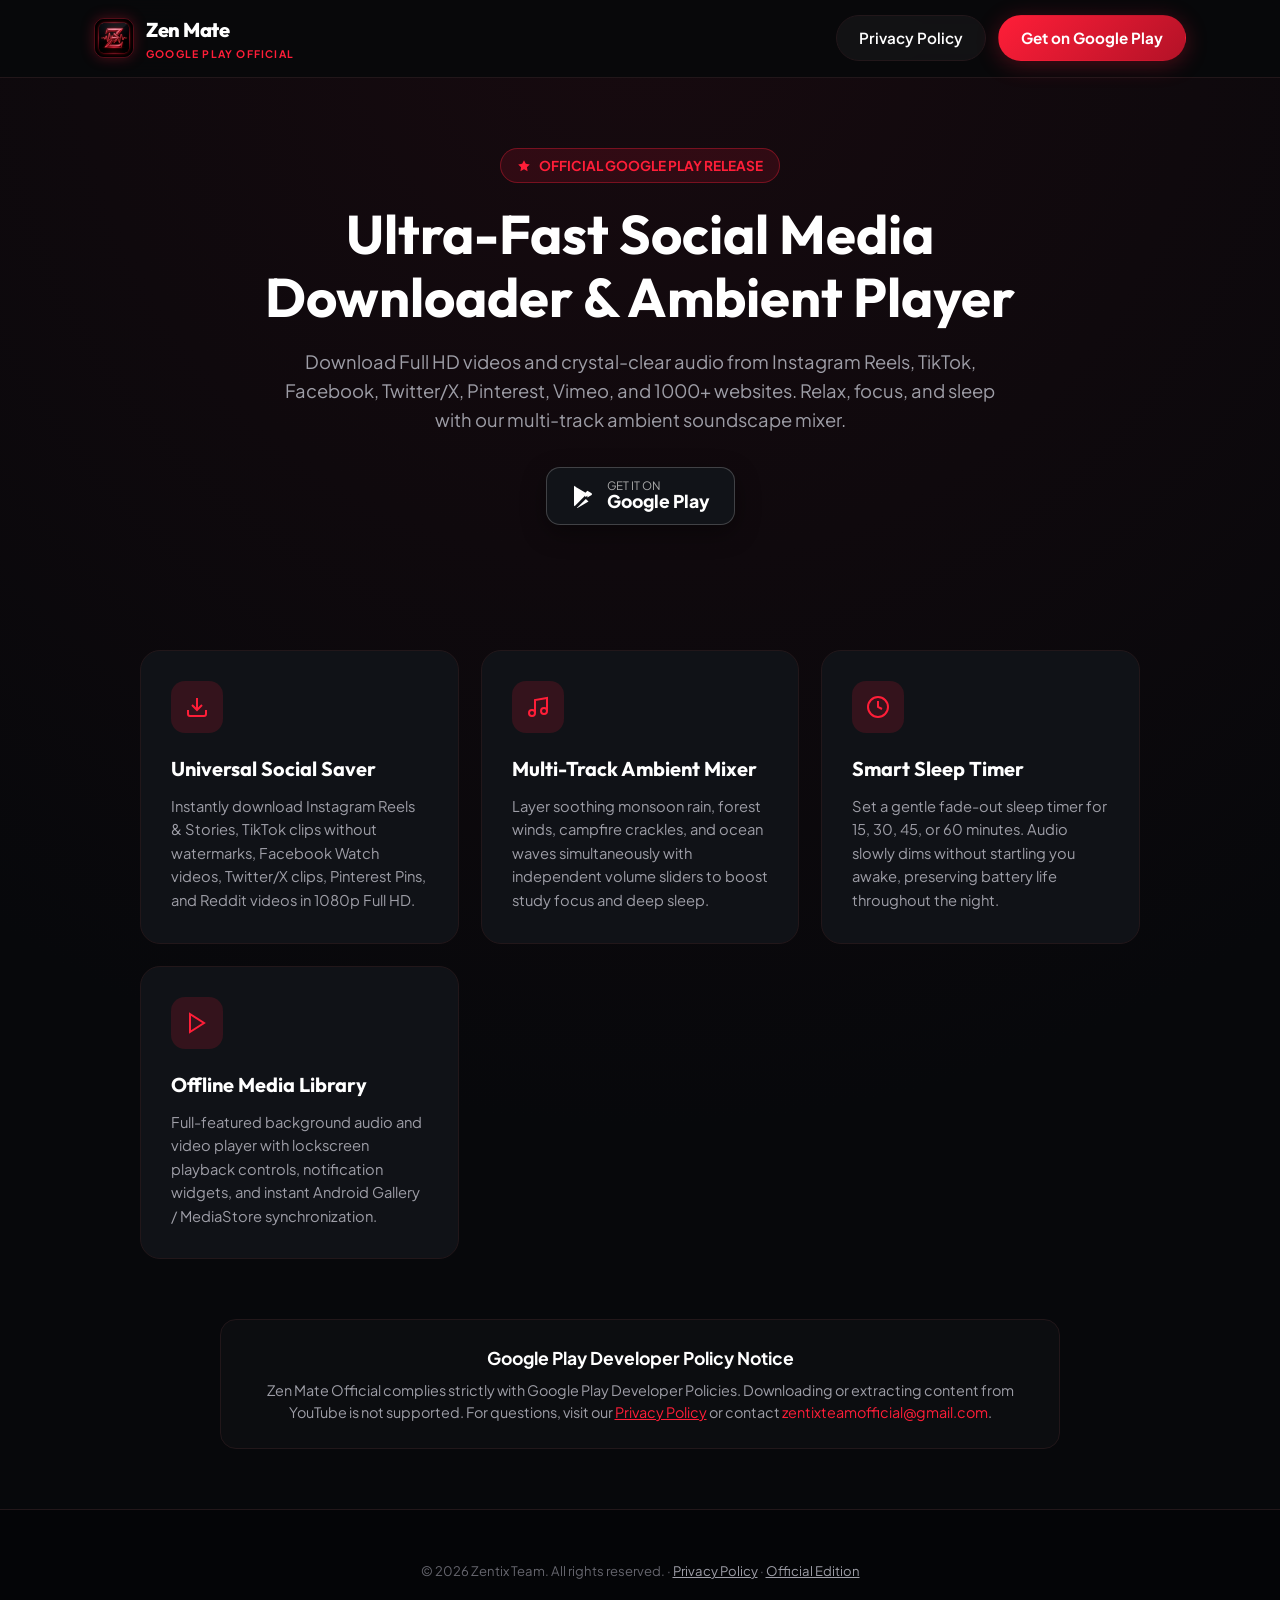
==== official.html @ 1a9b59ce "Add official Google Play landing page and compliant privacy policy" ====
<!DOCTYPE html>
<html lang="en">
<head>
  <meta charset="UTF-8">
  <meta name="viewport" content="width=device-width, initial-scale=1.0">
  
  <title>Zen Mate Official – Video Downloader, Ambient Mixer & HD Player for Android</title>
  <meta name="description" content="Zen Mate Official (com.zentix.zenmate): Universal video downloader for Instagram Reels, TikTok, Facebook, Twitter, and 1000+ sites. Built-in ambient soundscape mixer and offline HD player. Free on Google Play.">
  <meta name="keywords" content="Zen Mate, Zen Mate Official, video downloader Android, Instagram Reels downloader no watermark, TikTok downloader no watermark, Facebook video saver, Twitter clip downloader, ambient sound mixer, sleep timer app, offline HD player, Zentix Team">
  <meta name="author" content="Zentix Team">
  <meta name="robots" content="index, follow">
  <link rel="canonical" href="https://kaali-k.github.io/zenmate-app/official.html">

  <link rel="icon" type="image/png" href="app_logo.png">
  <link rel="preconnect" href="https://fonts.googleapis.com">
  <link rel="preconnect" href="https://fonts.gstatic.com" crossorigin>
  <link href="https://fonts.googleapis.com/css2?family=Outfit:wght@400;600;700;800&family=Plus+Jakarta+Sans:wght@400;500;600;700&display=swap" rel="stylesheet">
  <link rel="stylesheet" href="styles.css">
  <style>
    .official-hero {
      text-align: center;
      padding: 70px 20px 40px;
      max-width: 860px;
      margin: 0 auto;
    }
    .badge-pill {
      display: inline-flex;
      align-items: center;
      gap: 8px;
      background: rgba(255, 30, 56, 0.12);
      border: 1px solid rgba(255, 30, 56, 0.35);
      color: var(--crimson-red);
      font-size: 0.85rem;
      font-weight: 700;
      padding: 6px 16px;
      border-radius: 999px;
      margin-bottom: 20px;
    }
    .official-hero h1 {
      font-family: var(--font-heading);
      font-size: clamp(2.2rem, 5vw, 3.4rem);
      line-height: 1.15;
      margin-bottom: 18px;
      color: #FFF;
    }
    .official-hero p {
      font-size: 1.15rem;
      color: var(--text-muted);
      line-height: 1.6;
      margin-bottom: 32px;
      max-width: 720px;
      margin-left: auto;
      margin-right: auto;
    }
    .cta-row {
      display: flex;
      justify-content: center;
      gap: 16px;
      flex-wrap: wrap;
      margin-bottom: 45px;
    }
    .play-badge-btn {
      display: inline-flex;
      align-items: center;
      gap: 12px;
      background: #111318;
      border: 1px solid rgba(255, 255, 255, 0.2);
      color: #FFF;
      padding: 12px 24px;
      border-radius: 14px;
      text-decoration: none;
      font-weight: 700;
      font-size: 1.05rem;
      box-shadow: 0 8px 24px rgba(0, 0, 0, 0.4);
      transition: var(--transition-smooth);
    }
    .play-badge-btn:hover {
      border-color: var(--crimson-red);
      transform: translateY(-2px);
      box-shadow: 0 12px 28px rgba(255, 30, 56, 0.2);
    }
    .feature-grid {
      display: grid;
      grid-template-columns: repeat(auto-fit, minmax(260px, 1fr));
      gap: 22px;
      margin: 40px auto 60px;
      max-width: 1040px;
      padding: 0 20px;
    }
    .feature-box {
      background: var(--bg-card);
      border: 1px solid var(--border-subtle);
      border-radius: var(--radius-lg);
      padding: 30px;
      transition: var(--transition-smooth);
    }
    .feature-box:hover {
      border-color: var(--crimson-red);
      transform: translateY(-4px);
    }
    .feature-icon-wrap {
      width: 52px;
      height: 52px;
      border-radius: 14px;
      background: rgba(255, 30, 56, 0.15);
      display: flex;
      align-items: center;
      justify-content: center;
      margin-bottom: 20px;
      color: var(--crimson-red);
    }
    .feature-box h3 {
      font-family: var(--font-heading);
      font-size: 1.25rem;
      margin-bottom: 10px;
      color: #FFF;
    }
    .feature-box p {
      color: var(--text-muted);
      font-size: 0.92rem;
      line-height: 1.6;
    }
    .compliance-footer-card {
      max-width: 840px;
      margin: 20px auto 60px;
      background: rgba(255, 255, 255, 0.02);
      border: 1px solid var(--border-subtle);
      border-radius: 16px;
      padding: 24px 30px;
      text-align: center;
    }
  </style>
</head>
<body>

  <header class="site-header">
    <div class="nav-container">
      <a href="official.html" class="brand-logo" aria-label="Zen Mate Official Home">
        <img src="app_logo.png" alt="Zen Mate Icon" class="brand-app-icon">
        <div class="logo-text">
          <span class="brand-title">Zen Mate</span>
          <span class="brand-badge">GOOGLE PLAY OFFICIAL</span>
        </div>
      </a>
      <div style="display: flex; gap: 12px; align-items: center;">
        <a href="privacy-official.html" class="btn btn-secondary">Privacy Policy</a>
        <a href="https://play.google.com/store/apps/details?id=com.zentix.zenmate" class="btn btn-primary" target="_blank">
          <span>Get on Google Play</span>
        </a>
      </div>
    </div>
  </header>

  <main>
    <section class="official-hero">
      <div class="badge-pill">
        <svg width="14" height="14" viewBox="0 0 24 24" fill="currentColor"><path d="M12 2L15.09 8.26L22 9.27L17 14.14L18.18 21.02L12 17.77L5.82 21.02L7 14.14L2 9.27L8.91 8.26L12 2Z"/></svg>
        <span>OFFICIAL GOOGLE PLAY RELEASE</span>
      </div>
      <h1>Ultra-Fast Social Media Downloader & Ambient Player</h1>
      <p>
        Download Full HD videos and crystal-clear audio from Instagram Reels, TikTok, Facebook, Twitter/X, Pinterest, Vimeo, and 1000+ websites. Relax, focus, and sleep with our multi-track ambient soundscape mixer.
      </p>

      <div class="cta-row">
        <a href="https://play.google.com/store/apps/details?id=com.zentix.zenmate" class="play-badge-btn" target="_blank">
          <svg width="24" height="24" viewBox="0 0 24 24" fill="currentColor">
            <path d="M3.609 1.814L13.792 12 3.61 22.186a2.38 2.38 0 0 1-.61-.926V2.74c.143-.377.362-.693.609-.926zm11.242 11.243l2.673-2.674-12.7-7.332 10.027 10.006zm0 1.886L4.824 24.95l12.7-7.333-2.673-2.674zm1.488-1.487l3.89-2.247c1.028-.593 1.028-1.564 0-2.158l-3.89-2.247-2.11 2.11 2.11 2.542z"/>
          </svg>
          <div style="text-align: left; line-height: 1.1;">
            <div style="font-size: 0.72rem; font-weight: normal; color: #AAA;">GET IT ON</div>
            <div style="font-size: 1.1rem; font-weight: 800;">Google Play</div>
          </div>
        </a>
      </div>
    </section>

    <div class="container">
      <div class="feature-grid">
        <div class="feature-box">
          <div class="feature-icon-wrap">
            <svg width="24" height="24" viewBox="0 0 24 24" fill="none" stroke="currentColor" stroke-width="2"><path d="M21 15v4a2 2 0 0 1-2 2H5a2 2 0 0 1-2-2v-4"/><polyline points="7 10 12 15 17 10"/><line x1="12" y1="15" x2="12" y2="3"/></svg>
          </div>
          <h3>Universal Social Saver</h3>
          <p>Instantly download Instagram Reels & Stories, TikTok clips without watermarks, Facebook Watch videos, Twitter/X clips, Pinterest Pins, and Reddit videos in 1080p Full HD.</p>
        </div>

        <div class="feature-box">
          <div class="feature-icon-wrap">
            <svg width="24" height="24" viewBox="0 0 24 24" fill="none" stroke="currentColor" stroke-width="2"><path d="M9 18V5l12-2v13"/><circle cx="6" cy="18" r="3"/><circle cx="18" cy="16" r="3"/></svg>
          </div>
          <h3>Multi-Track Ambient Mixer</h3>
          <p>Layer soothing monsoon rain, forest winds, campfire crackles, and ocean waves simultaneously with independent volume sliders to boost study focus and deep sleep.</p>
        </div>

        <div class="feature-box">
          <div class="feature-icon-wrap">
            <svg width="24" height="24" viewBox="0 0 24 24" fill="none" stroke="currentColor" stroke-width="2"><circle cx="12" cy="12" r="10"/><polyline points="12 6 12 12 16 14"/></svg>
          </div>
          <h3>Smart Sleep Timer</h3>
          <p>Set a gentle fade-out sleep timer for 15, 30, 45, or 60 minutes. Audio slowly dims without startling you awake, preserving battery life throughout the night.</p>
        </div>

        <div class="feature-box">
          <div class="feature-icon-wrap">
            <svg width="24" height="24" viewBox="0 0 24 24" fill="none" stroke="currentColor" stroke-width="2"><polygon points="5 3 19 12 5 21 5 3"/></svg>
          </div>
          <h3>Offline Media Library</h3>
          <p>Full-featured background audio and video player with lockscreen playback controls, notification widgets, and instant Android Gallery / MediaStore synchronization.</p>
        </div>
      </div>

      <div class="compliance-footer-card">
        <h4 style="color:#FFF; font-size:1.1rem; margin-bottom: 8px;">Google Play Developer Policy Notice</h4>
        <p style="color:var(--text-muted); font-size:0.9rem; line-height: 1.5; margin:0;">
          Zen Mate Official complies strictly with Google Play Developer Policies. Downloading or extracting content from YouTube is not supported. For questions, visit our <a href="privacy-official.html" style="color:var(--crimson-red); text-decoration: underline;">Privacy Policy</a> or contact <a href="mailto:zentixteamofficial@gmail.com" style="color:var(--crimson-red);">zentixteamofficial@gmail.com</a>.
        </p>
      </div>
    </div>
  </main>

  <footer class="site-footer">
    <div class="container" style="text-align: center;">
      <p class="copyright">&copy; 2026 Zentix Team. All rights reserved. &middot; <a href="privacy-official.html" style="color:var(--text-muted); text-decoration: underline;">Privacy Policy</a> &middot; <a href="official.html" style="color:var(--text-muted); text-decoration: underline;">Official Edition</a></p>
    </div>
  </footer>

</body>
</html>
---- styles.css ----
/* ==========================================================================
   Zen Mate – Official Red & Black AMOLED Theme
   Aesthetics: Deep AMOLED Black (#07080B), Electric Crimson Red (#FF1E38), 
   Clean Glassmorphism, Micro-interactions. Zero emojis.
   ========================================================================== */

:root {
  --bg-dark: #07080B;
  --bg-card: #101217;
  --bg-card-hover: #161922;
  --border-subtle: #22171A;
  --border-focus: #381E24;
  
  --crimson-red: #FF1E38;
  --crimson-glow: rgba(255, 30, 56, 0.28);
  --crimson-secondary: #FF4D6D;
  --crimson-deep: #B31227;
  
  --text-main: #FFFFFF;
  --text-muted: #9E9EA7;
  --text-dim: #65656D;

  --font-heading: 'Outfit', -apple-system, BlinkMacSystemFont, sans-serif;
  --font-body: 'Plus Jakarta Sans', -apple-system, BlinkMacSystemFont, sans-serif;

  --radius-sm: 8px;
  --radius-md: 14px;
  --radius-lg: 20px;
  --radius-full: 9999px;

  --transition-smooth: all 0.22s cubic-bezier(0.16, 1, 0.3, 1);
}

*, *::before, *::after {
  box-sizing: border-box;
  margin: 0;
  padding: 0;
}

html {
  scroll-behavior: smooth;
  font-size: 16px;
  background-color: var(--bg-dark);
  color: var(--text-main);
}

body {
  font-family: var(--font-body);
  line-height: 1.6;
  overflow-x: hidden;
  background: radial-gradient(circle at 50% 0%, #170A0F 0%, #07080B 65%);
  -webkit-font-smoothing: antialiased;
}

a {
  color: inherit;
  text-decoration: none;
}

code {
  font-family: ui-monospace, SFMono-Regular, Menlo, Monaco, Consolas, monospace;
  background: rgba(255, 30, 56, 0.1);
  padding: 2px 6px;
  border-radius: 4px;
  font-size: 0.9em;
  color: var(--crimson-secondary);
}

.container {
  max-width: 1140px;
  margin: 0 auto;
  padding: 0 24px;
}

/* ==========================================================================
   Header & Navigation
   ========================================================================== */

.site-header {
  position: sticky;
  top: 0;
  z-index: 100;
  backdrop-filter: blur(16px);
  -webkit-backdrop-filter: blur(16px);
  background: rgba(7, 8, 11, 0.88);
  border-bottom: 1px solid var(--border-subtle);
  transition: var(--transition-smooth);
}

.nav-container {
  max-width: 1140px;
  margin: 0 auto;
  padding: 14px 24px;
  display: flex;
  align-items: center;
  justify-content: space-between;
}

.brand-logo {
  display: flex;
  align-items: center;
  gap: 12px;
}

.brand-app-icon {
  width: 40px;
  height: 40px;
  border-radius: 10px;
  object-fit: cover;
  box-shadow: 0 0 14px var(--crimson-glow);
  border: 1px solid rgba(255, 30, 56, 0.3);
}

.logo-text {
  display: flex;
  flex-direction: column;
}

.brand-title {
  font-family: var(--font-heading);
  font-weight: 800;
  font-size: 1.25rem;
  letter-spacing: -0.5px;
  color: #FFF;
}

.brand-badge {
  font-size: 0.65rem;
  letter-spacing: 1.2px;
  font-weight: 700;
  color: var(--crimson-red);
}

.desktop-nav {
  display: flex;
  align-items: center;
  gap: 26px;
}

.nav-link {
  color: var(--text-muted);
  font-size: 0.92rem;
  font-weight: 500;
  transition: var(--transition-smooth);
  display: inline-flex;
  align-items: center;
  gap: 5px;
}

.nav-link:hover {
  color: var(--crimson-red);
}

.external-link svg {
  color: var(--text-dim);
  transition: var(--transition-smooth);
}

.external-link:hover svg {
  color: var(--crimson-red);
  transform: translate(2px, -2px);
}

.header-actions {
  display: flex;
  align-items: center;
  gap: 16px;
}

.btn {
  display: inline-flex;
  align-items: center;
  justify-content: center;
  gap: 10px;
  font-family: var(--font-body);
  font-weight: 600;
  font-size: 0.95rem;
  padding: 10px 22px;
  border-radius: var(--radius-full);
  cursor: pointer;
  transition: var(--transition-smooth);
  border: 1px solid transparent;
}

.btn-download-nav {
  background: linear-gradient(135deg, var(--crimson-red), var(--crimson-deep));
  color: #FFFFFF;
  font-weight: 700;
  font-size: 0.88rem;
  padding: 9px 20px;
  box-shadow: 0 2px 14px var(--crimson-glow);
}

.btn-download-nav:hover {
  transform: translateY(-2px);
  box-shadow: 0 4px 22px rgba(255, 30, 56, 0.45);
}

.btn-primary {
  background: linear-gradient(135deg, var(--crimson-red), var(--crimson-deep));
  color: #FFFFFF;
  font-weight: 700;
  box-shadow: 0 4px 22px var(--crimson-glow);
}

.btn-primary:hover {
  transform: translateY(-2px);
  box-shadow: 0 6px 28px rgba(255, 30, 56, 0.5);
}

.btn-secondary {
  background: rgba(255, 255, 255, 0.04);
  border: 1px solid var(--border-subtle);
  color: var(--text-main);
}

.btn-secondary:hover {
  background: rgba(255, 255, 255, 0.08);
  border-color: var(--border-focus);
  transform: translateY(-2px);
}

.btn-large {
  padding: 14px 32px;
  font-size: 1.05rem;
}

.mobile-toggle {
  display: none;
  background: none;
  border: none;
  color: var(--text-main);
  cursor: pointer;
}

.mobile-drawer {
  display: none;
  background: var(--bg-card);
  border-bottom: 1px solid var(--border-subtle);
  padding: 20px 24px;
}

.drawer-content {
  display: flex;
  flex-direction: column;
  gap: 16px;
}

.drawer-link {
  color: var(--text-muted);
  font-size: 1.05rem;
  font-weight: 500;
  padding: 8px 0;
}

/* ==========================================================================
   Hero Section
   ========================================================================== */

.hero-section {
  position: relative;
  padding: 70px 0 50px;
  text-align: center;
  overflow: hidden;
}

.hero-background-glow {
  position: absolute;
  top: -120px;
  left: 50%;
  transform: translateX(-50%);
  width: 650px;
  height: 450px;
  background: radial-gradient(ellipse, rgba(255, 30, 56, 0.18) 0%, rgba(179, 18, 39, 0.08) 50%, transparent 70%);
  filter: blur(80px);
  pointer-events: none;
  z-index: 0;
}

.hero-container {
  position: relative;
  z-index: 1;
}

.hero-badge {
  display: inline-flex;
  align-items: center;
  gap: 8px;
  background: rgba(255, 30, 56, 0.1);
  border: 1px solid rgba(255, 30, 56, 0.3);
  padding: 6px 16px;
  border-radius: var(--radius-full);
  font-size: 0.82rem;
  font-weight: 600;
  color: var(--crimson-secondary);
  margin-bottom: 22px;
}

.pulse-dot {
  width: 8px;
  height: 8px;
  border-radius: 50%;
  background: var(--crimson-red);
  box-shadow: 0 0 10px var(--crimson-red);
  animation: pulse 2s infinite;
}

@keyframes pulse {
  0%, 100% { opacity: 1; transform: scale(1); }
  50% { opacity: 0.4; transform: scale(0.85); }
}

.hero-title {
  font-family: var(--font-heading);
  font-size: clamp(2.3rem, 5vw, 3.8rem);
  font-weight: 800;
  line-height: 1.15;
  letter-spacing: -1.2px;
  margin-bottom: 20px;
}

.gradient-text {
  background: linear-gradient(135deg, #FFFFFF 20%, var(--crimson-secondary) 70%, var(--crimson-red) 100%);
  -webkit-background-clip: text;
  -webkit-text-fill-color: transparent;
}

.hero-description {
  max-width: 650px;
  margin: 0 auto 34px;
  color: var(--text-muted);
  font-size: 1.12rem;
  line-height: 1.7;
}

.hero-cta-group {
  display: flex;
  align-items: center;
  justify-content: center;
  gap: 16px;
  flex-wrap: wrap;
  margin-bottom: 36px;
}

.hero-specs-row {
  display: flex;
  align-items: center;
  justify-content: center;
  gap: 12px;
  flex-wrap: wrap;
  margin-bottom: 50px;
}

.spec-pill {
  display: inline-flex;
  align-items: center;
  gap: 8px;
  background: rgba(255, 255, 255, 0.03);
  border: 1px solid var(--border-subtle);
  padding: 8px 16px;
  border-radius: var(--radius-full);
  font-size: 0.82rem;
  color: var(--text-muted);
}

.spec-pill svg {
  color: var(--crimson-red);
}

.platforms-strip {
  max-width: 840px;
  margin: 0 auto 38px;
  padding: 16px 22px;
  background: rgba(16, 18, 24, 0.75);
  backdrop-filter: blur(14px);
  border: 1px solid rgba(255, 30, 56, 0.2);
  border-radius: var(--radius-lg);
  display: flex;
  flex-direction: column;
  gap: 12px;
  align-items: center;
  box-shadow: 0 8px 30px rgba(0, 0, 0, 0.35);
}

.platforms-label {
  font-size: 0.72rem;
  font-weight: 700;
  letter-spacing: 1.2px;
  color: var(--crimson-red);
}

.platforms-grid {
  display: flex;
  align-items: center;
  justify-content: center;
  gap: 8px;
  flex-wrap: wrap;
}

.platform-chip {
  display: inline-flex;
  align-items: center;
  gap: 7px;
  background: rgba(255, 255, 255, 0.04);
  border: 1px solid rgba(255, 255, 255, 0.09);
  padding: 6px 13px;
  border-radius: var(--radius-full);
  font-size: 0.82rem;
  font-weight: 600;
  color: var(--text-main);
  transition: var(--transition-smooth);
}

.platform-chip:hover {
  border-color: rgba(255, 30, 56, 0.45);
  background: rgba(255, 30, 56, 0.1);
  transform: translateY(-1px);
}

.platform-chip svg {
  width: 16px !important;
  height: 16px !important;
  max-width: 16px !important;
  max-height: 16px !important;
  flex-shrink: 0 !important;
  color: var(--crimson-red);
}

/* ==========================================================================
   Real Screen Showcase / Showcase Carousel
   ========================================================================== */

.showcase-wrapper {
  max-width: 760px;
  margin: 0 auto;
}

.screen-tabs {
  display: flex;
  justify-content: center;
  gap: 10px;
  margin-bottom: 24px;
}

.screen-tab-btn {
  background: var(--bg-card);
  border: 1px solid var(--border-subtle);
  padding: 8px 18px;
  border-radius: var(--radius-full);
  color: var(--text-muted);
  font-size: 0.85rem;
  font-weight: 600;
  cursor: pointer;
  transition: var(--transition-smooth);
}

.screen-tab-btn:hover {
  border-color: var(--crimson-red);
  color: #FFF;
}

.screen-tab-btn.active {
  background: rgba(255, 30, 56, 0.15);
  border-color: var(--crimson-red);
  color: #FFF;
}

.phone-mockup-container {
  display: flex;
  justify-content: center;
}

.phone-frame {
  max-width: 340px;
  background: #0E1015;
  border: 4px solid #2A1C20;
  border-radius: 40px;
  padding: 10px;
  box-shadow: 0 25px 60px -15px rgba(0, 0, 0, 0.9), 0 0 35px var(--crimson-glow);
  position: relative;
  overflow: hidden;
}

.phone-screen-img {
  width: 100%;
  height: auto;
  border-radius: 30px;
  display: block;
  box-shadow: inset 0 0 10px rgba(0,0,0,0.5);
}

/* ==========================================================================
   Section Components
   ========================================================================== */

.section {
  padding: 90px 0;
  position: relative;
}

.section-header {
  text-align: center;
  max-width: 650px;
  margin: 0 auto 50px;
}

.section-tag {
  display: inline-block;
  font-size: 0.78rem;
  letter-spacing: 1.5px;
  font-weight: 700;
  color: var(--crimson-red);
  margin-bottom: 12px;
}

.section-title {
  font-family: var(--font-heading);
  font-size: clamp(2rem, 4vw, 2.6rem);
  font-weight: 800;
  letter-spacing: -0.8px;
  margin-bottom: 14px;
}

.section-sub {
  color: var(--text-muted);
  font-size: 1.05rem;
}

/* ==========================================================================
   Features Grid
   ========================================================================== */

.features-grid {
  display: grid;
  grid-template-columns: repeat(auto-fit, minmax(320px, 1fr));
  gap: 22px;
}

.feature-card {
  background: var(--bg-card);
  border: 1px solid var(--border-subtle);
  border-radius: var(--radius-lg);
  padding: 32px 26px;
  transition: var(--transition-smooth);
}

.feature-card:hover {
  background: var(--bg-card-hover);
  border-color: var(--border-focus);
  transform: translateY(-4px);
  box-shadow: 0 12px 30px rgba(0, 0, 0, 0.5);
}

.feature-icon {
  width: 48px;
  height: 48px;
  background: rgba(255, 30, 56, 0.1);
  border: 1px solid rgba(255, 30, 56, 0.25);
  border-radius: 14px;
  display: flex;
  align-items: center;
  justify-content: center;
  color: var(--crimson-red);
  margin-bottom: 20px;
}

.feature-name {
  font-family: var(--font-heading);
  font-size: 1.2rem;
  font-weight: 700;
  margin-bottom: 10px;
  color: #FFF;
}

.feature-desc {
  color: var(--text-muted);
  font-size: 0.93rem;
  line-height: 1.6;
}

/* ==========================================================================
   Installation Steps
   ========================================================================== */

.steps-row {
  display: grid;
  grid-template-columns: repeat(auto-fit, minmax(280px, 1fr));
  gap: 22px;
}

.step-card {
  background: var(--bg-card);
  border: 1px solid var(--border-subtle);
  border-radius: var(--radius-lg);
  padding: 32px 26px;
}

.step-num {
  font-family: var(--font-heading);
  font-size: 2rem;
  font-weight: 800;
  color: var(--crimson-red);
  margin-bottom: 12px;
  line-height: 1;
}

.step-title {
  font-family: var(--font-heading);
  font-size: 1.18rem;
  font-weight: 700;
  margin-bottom: 10px;
}

.step-desc {
  color: var(--text-muted);
  font-size: 0.92rem;
}

.security-notice-card {
  margin-top: 28px;
  background: rgba(255, 30, 56, 0.04);
  border: 1px solid rgba(255, 30, 56, 0.22);
  border-radius: var(--radius-lg);
  padding: 24px 28px;
  display: flex;
  align-items: flex-start;
  gap: 18px;
}

.security-icon {
  width: 40px;
  height: 40px;
  border-radius: 10px;
  background: rgba(255, 30, 56, 0.12);
  color: var(--crimson-red);
  display: flex;
  align-items: center;
  justify-content: center;
  flex-shrink: 0;
  margin-top: 2px;
}

.security-title {
  font-family: var(--font-heading);
  font-size: 1.05rem;
  font-weight: 700;
  color: #FFFFFF;
  margin-bottom: 6px;
}

.security-desc {
  font-size: 0.88rem;
  color: var(--text-muted);
  line-height: 1.6;
}

.security-desc em {
  color: var(--crimson-secondary);
  font-style: normal;
}

/* ==========================================================================
   Team & Developer Card
   ========================================================================== */

.team-card {
  background: linear-gradient(135deg, #140E11, #0E1015);
  border: 1px solid var(--border-focus);
  border-radius: 24px;
  padding: 44px;
}

.team-header {
  max-width: 680px;
  margin-bottom: 32px;
}

.team-title {
  font-family: var(--font-heading);
  font-size: 2rem;
  font-weight: 800;
  margin-bottom: 10px;
}

.team-sub {
  color: var(--text-muted);
  font-size: 1rem;
}

.team-links-grid {
  display: grid;
  grid-template-columns: repeat(auto-fit, minmax(280px, 1fr));
  gap: 16px;
}

.link-tile {
  background: rgba(255, 255, 255, 0.02);
  border: 1px solid var(--border-subtle);
  border-radius: 14px;
  padding: 18px;
  display: flex;
  align-items: center;
  gap: 16px;
  transition: var(--transition-smooth);
}

.link-tile:hover {
  background: rgba(255, 255, 255, 0.05);
  border-color: var(--crimson-red);
  transform: translateY(-2px);
}

.link-tile-icon {
  width: 42px;
  height: 42px;
  border-radius: 10px;
  background: rgba(255, 30, 56, 0.12);
  color: var(--crimson-red);
  display: flex;
  align-items: center;
  justify-content: center;
  flex-shrink: 0;
}

.link-tile-content {
  flex: 1;
}

.link-tile-label {
  font-size: 0.95rem;
  font-weight: 700;
  color: #FFF;
  margin-bottom: 3px;
}

.link-tile-desc {
  font-size: 0.78rem;
  color: var(--text-muted);
}

.link-tile .arrow {
  color: var(--text-dim);
  transition: var(--transition-smooth);
}

.link-tile:hover .arrow {
  color: var(--crimson-red);
  transform: translate(3px, -3px);
}

/* ==========================================================================
   Bottom CTA Banner
   ========================================================================== */

.section-cta {
  padding: 30px 0 70px;
}

.cta-banner {
  background: radial-gradient(circle at 20% 50%, rgba(255, 30, 56, 0.2), transparent 50%),
              #120F14;
  border: 1px solid rgba(255, 30, 56, 0.3);
  border-radius: 24px;
  padding: 46px 36px;
  display: flex;
  align-items: center;
  justify-content: space-between;
  gap: 24px;
}

.cta-title {
  font-family: var(--font-heading);
  font-size: 1.85rem;
  font-weight: 800;
  margin-bottom: 8px;
}

.cta-desc {
  color: var(--text-muted);
  font-size: 1rem;
}

/* ==========================================================================
   Footer
   ========================================================================== */

.site-footer {
  background: #040507;
  border-top: 1px solid var(--border-subtle);
  padding: 50px 0 30px;
}

.footer-top {
  display: flex;
  justify-content: space-between;
  align-items: center;
  flex-wrap: wrap;
  gap: 24px;
  margin-bottom: 36px;
}

.footer-brand {
  display: flex;
  align-items: center;
  gap: 12px;
}

.footer-nav {
  display: flex;
  gap: 24px;
}

.footer-nav a {
  color: var(--text-muted);
  font-size: 0.88rem;
  transition: var(--transition-smooth);
}

.footer-nav a:hover {
  color: var(--crimson-red);
}

.footer-bottom {
  border-top: 1px solid #1A1316;
  padding-top: 20px;
  display: flex;
  flex-direction: column;
  gap: 8px;
}

.copyright {
  font-size: 0.82rem;
  color: var(--text-dim);
}

.disclaimer {
  font-size: 0.75rem;
  color: #4D454A;
  line-height: 1.5;
}

/* ==========================================================================
   Responsive Adaptations
   ========================================================================== */

.screen-tabs {
  display: flex;
  justify-content: center;
  flex-wrap: wrap;
  gap: 8px;
  margin-bottom: 24px;
}

@media (max-width: 850px) {
  .desktop-nav {
    display: none;
  }

  .mobile-toggle {
    display: block;
  }

  .cta-banner {
    flex-direction: column;
    text-align: center;
    padding: 36px 24px;
  }

  .footer-top {
    flex-direction: column;
    align-items: flex-start;
    gap: 20px;
  }

  .footer-nav {
    flex-wrap: wrap;
    gap: 12px 20px;
  }

  .section {
    padding: 70px 0;
  }
}

@media (max-width: 600px) {
  .container {
    padding: 0 18px;
  }

  .nav-container {
    padding: 12px 18px;
  }

  .hero-section {
    padding: 50px 0 35px;
  }

  .hero-title {
    font-size: 2.1rem;
    letter-spacing: -0.6px;
  }

  .hero-description {
    font-size: 1rem;
  }

  .team-card {
    padding: 24px 18px;
  }

  .team-title {
    font-size: 1.6rem;
  }

  .btn-large {
    width: 100%;
  }

  .hero-cta-group {
    flex-direction: column;
    width: 100%;
  }

  .phone-frame {
    max-width: 290px;
  }

  .security-notice-card {
    flex-direction: column;
    padding: 20px 18px;
    gap: 12px;
  }
}

@media (max-width: 420px) {
  .brand-title {
    font-size: 1.05rem;
  }

  .brand-badge {
    font-size: 0.58rem;
  }

  .btn-download-nav {
    padding: 7px 12px;
    font-size: 0.78rem;
  }

  .screen-tab-btn {
    padding: 6px 12px;
    font-size: 0.76rem;
  }

  .spec-pill {
    padding: 6px 10px;
    font-size: 0.75rem;
  }
}

/* ==========================================================================
   Sponsored Ad Banners (Adsterra Integration)
   Clean dark card container, non-intrusive presentation
   ========================================================================== */

.section-ad {
  padding: 30px 0;
}

.ad-container {
  display: flex;
  justify-content: center;
}

.ad-card {
  background: var(--bg-card);
  border: 1px solid var(--border-subtle);
  border-radius: var(--radius-md);
  padding: 14px 16px;
  display: flex;
  flex-direction: column;
  align-items: center;
  justify-content: center;
  text-align: center;
  box-shadow: 0 8px 24px rgba(0, 0, 0, 0.4);
  transition: var(--transition-smooth);
}

.ad-card:hover {
  border-color: var(--border-focus);
}

.ad-card-300 {
  width: 100%;
  max-width: 360px;
}

.ad-card-native {
  width: 100%;
  max-width: 920px;
}

.ad-tag {
  font-size: 0.65rem;
  font-weight: 700;
  text-transform: uppercase;
  letter-spacing: 1.4px;
  color: var(--text-dim);
  margin-bottom: 10px;
  display: block;
}

.ad-frame-300 {
  width: 300px;
  height: 250px;
  max-width: 100%;
  overflow: hidden;
  display: flex;
  align-items: center;
  justify-content: center;
  background: rgba(0, 0, 0, 0.2);
  border-radius: var(--radius-sm);
}

.ad-frame-native {
  width: 100%;
  min-height: 120px;
  overflow: hidden;
  border-radius: var(--radius-sm);
}

.btn-secondary-subtle {
  display: inline-flex;
  align-items: center;
  justify-content: center;
  font-size: 0.85rem;
  font-weight: 500;
  color: var(--text-muted);
  text-decoration: underline;
  text-underline-offset: 4px;
  padding: 8px 14px;
  transition: var(--transition-smooth);
}

.btn-secondary-subtle:hover {
  color: var(--crimson-secondary);
}

.btn-legacy-link {
  display: inline-block;
  font-size: 0.82rem;
  font-weight: 500;
  color: var(--text-dim);
  text-decoration: underline;
  text-underline-offset: 3px;
  margin-top: 10px;
  text-align: center;
  transition: var(--transition-smooth);
}

.btn-legacy-link:hover {
  color: var(--text-muted);
}

.cta-actions {
  display: flex;
  flex-direction: column;
  align-items: center;
  gap: 4px;
}

.download-tip {
  display: inline-flex;
  align-items: center;
  gap: 8px;
  font-size: 0.78rem;
  color: var(--text-dim);
  margin-top: 10px;
  padding: 6px 14px;
  background: rgba(255, 30, 56, 0.05);
  border: 1px solid rgba(255, 30, 56, 0.14);
  border-radius: var(--radius-full);
  text-align: center;
}

.download-tip svg {
  color: var(--crimson-secondary);
  flex-shrink: 0;
}

.leaderboard-ad-wrapper {
  margin: 22px auto 0;
  display: flex;
  flex-direction: column;
  align-items: center;
  justify-content: center;
  max-width: 100%;
}

.ad-slot-728 {
  display: flex;
  justify-content: center;
  align-items: center;
  width: 728px;
  height: 90px;
  max-width: 100%;
  overflow: hidden;
  border-radius: var(--radius-sm);
  background: rgba(0, 0, 0, 0.2);
}

.ad-slot-320 {
  display: none;
  justify-content: center;
  align-items: center;
  width: 320px;
  height: 50px;
  max-width: 100%;
  overflow: hidden;
  border-radius: var(--radius-sm);
  background: rgba(0, 0, 0, 0.2);
}

@media (max-width: 768px) {
  .ad-slot-728 {
    display: none;
  }
  .ad-slot-320 {
    display: flex;
  }
}

/* ==========================================================================
   Supported Sites Section
   ========================================================================== */
.sites-content {
  display: grid;
  grid-template-columns: repeat(auto-fit, minmax(240px, 1fr));
  gap: 24px;
  margin-bottom: 32px;
}

.sites-category {
  background: var(--bg-card);
  border: 1px solid var(--border-subtle);
  border-radius: var(--radius-md);
  padding: 20px;
}

.sites-cat-title {
  font-family: var(--font-heading);
  font-size: 0.9rem;
  font-weight: 700;
  color: var(--crimson-secondary);
  letter-spacing: 0.02em;
  margin-bottom: 14px;
  text-transform: uppercase;
}

.sites-list {
  display: flex;
  flex-wrap: wrap;
  gap: 8px;
}

.site-tag {
  background: rgba(255, 30, 56, 0.08);
  border: 1px solid rgba(255, 30, 56, 0.2);
  color: var(--text-muted);
  font-size: 0.78rem;
  font-weight: 500;
  padding: 4px 10px;
  border-radius: var(--radius-full);
  transition: var(--transition-smooth);
}

.site-tag:hover {
  background: rgba(255, 30, 56, 0.15);
  color: var(--text-main);
  border-color: rgba(255, 30, 56, 0.4);
}

.sites-note {
  text-align: center;
  color: var(--text-muted);
  font-size: 0.9rem;
  line-height: 1.7;
  padding: 20px;
  background: var(--bg-card);
  border: 1px solid var(--border-subtle);
  border-radius: var(--radius-md);
}

.sites-note strong {
  color: var(--crimson-secondary);
}

/* ==========================================================================
   FAQ Section
   ========================================================================== */
.faq-list {
  max-width: 760px;
  margin: 0 auto;
  display: flex;
  flex-direction: column;
  gap: 0;
}

.faq-item {
  border-bottom: 1px solid var(--border-subtle);
}

.faq-item:first-child {
  border-top: 1px solid var(--border-subtle);
}

.faq-q {
  display: flex;
  align-items: center;
  justify-content: space-between;
  gap: 16px;
  width: 100%;
  background: none;
  border: none;
  color: var(--text-main);
  font-family: var(--font-body);
  font-size: 1rem;
  font-weight: 600;
  text-align: left;
  padding: 20px 4px;
  cursor: pointer;
  transition: color 0.18s ease;
}

.faq-q:hover {
  color: var(--crimson-secondary);
}

.faq-q[aria-expanded="true"] {
  color: var(--crimson-red);
}

.faq-chevron {
  flex-shrink: 0;
  color: var(--text-muted);
  transition: transform 0.28s cubic-bezier(0.16, 1, 0.3, 1);
}

.faq-q[aria-expanded="true"] .faq-chevron {
  transform: rotate(180deg);
  color: var(--crimson-red);
}

.faq-a {
  display: grid;
  grid-template-rows: 0fr;
  transition: grid-template-rows 0.32s cubic-bezier(0.16, 1, 0.3, 1);
  overflow: hidden;
}

.faq-a.open {
  grid-template-rows: 1fr;
}

.faq-a > p {
  min-height: 0;
  padding-bottom: 20px;
  color: var(--text-muted);
  font-size: 0.95rem;
  line-height: 1.75;
  overflow: hidden;
}

.faq-a strong {
  color: var(--text-main);
}

@media (max-width: 640px) {
  .sites-content {
    grid-template-columns: 1fr;
  }

  .faq-q {
    font-size: 0.93rem;
    padding: 16px 4px;
  }
}
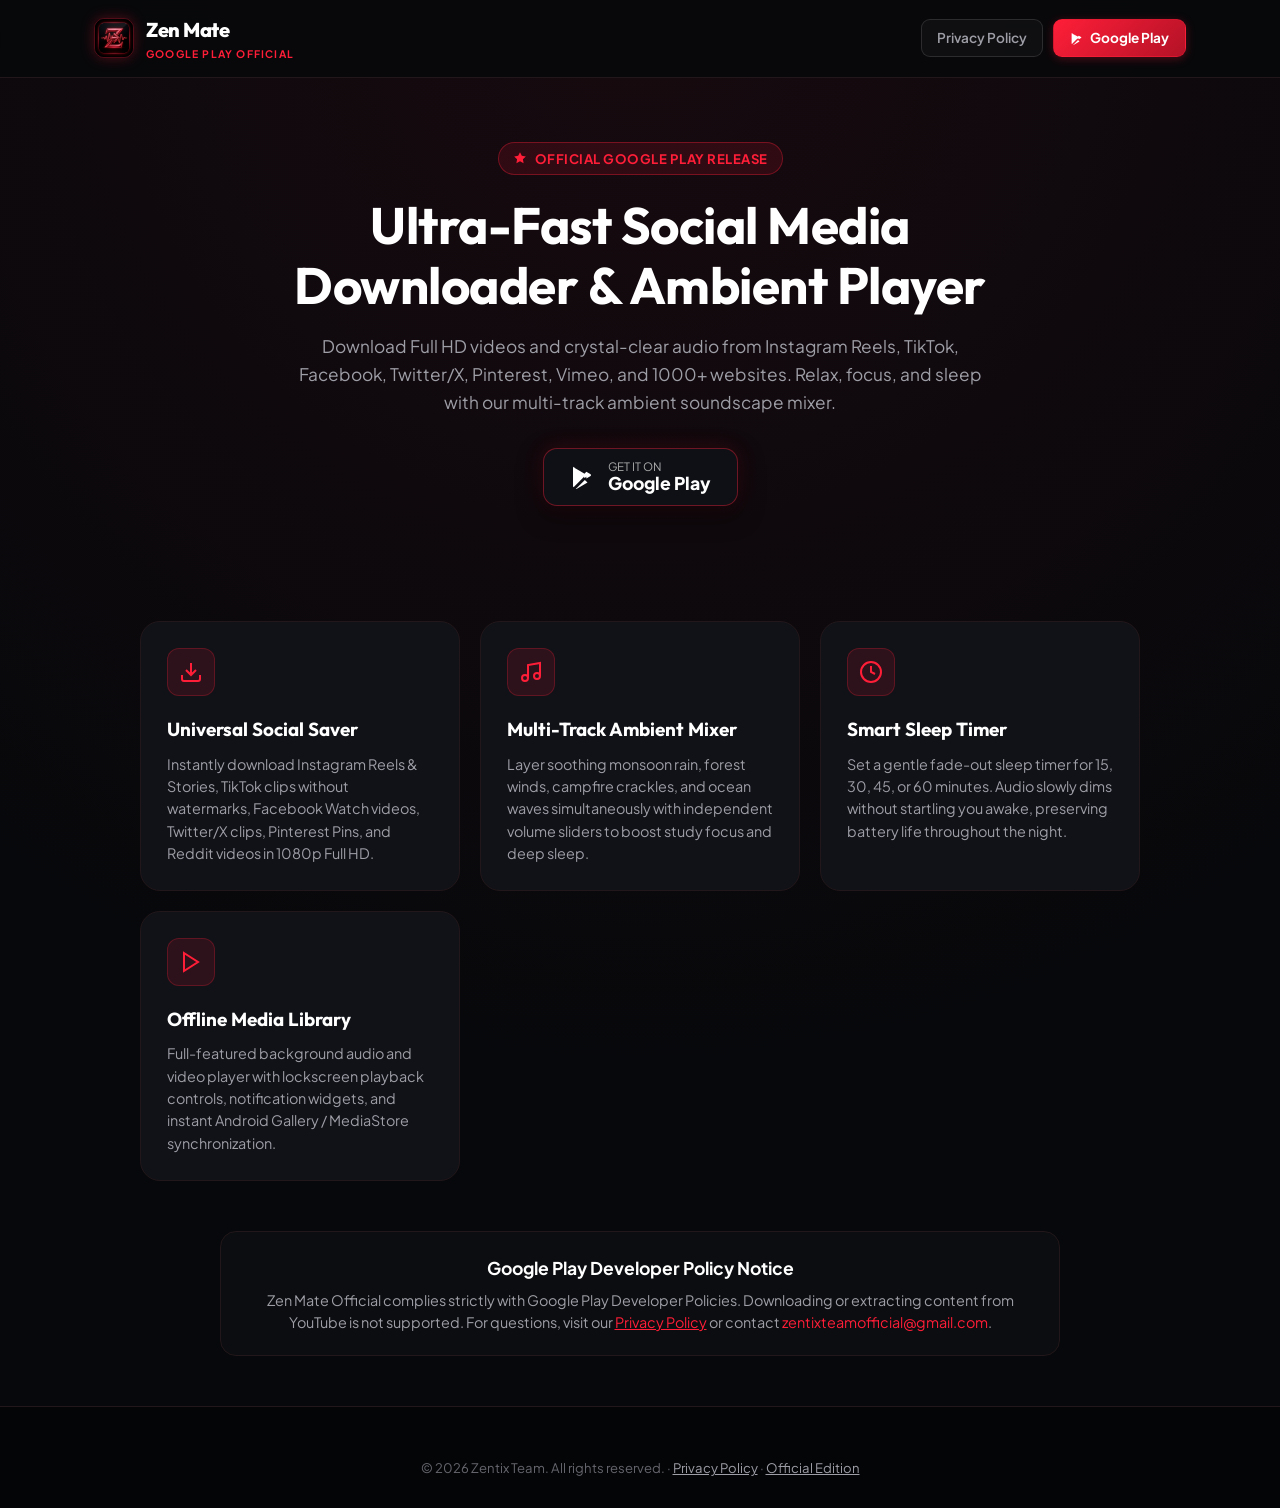
==== commit 52af6af5: "Refactor mobile UI: fix oversized buttons, enhance navbar responsive layout and card padding" ====
--- a/official.html
+++ b/official.html
@@ -17,9 +17,56 @@
   <link href="https://fonts.googleapis.com/css2?family=Outfit:wght@400;600;700;800&family=Plus+Jakarta+Sans:wght@400;500;600;700&display=swap" rel="stylesheet">
   <link rel="stylesheet" href="styles.css">
   <style>
+    /* Header Navigation Actions */
+    .nav-actions {
+      display: flex;
+      gap: 10px;
+      align-items: center;
+    }
+    .nav-btn-link {
+      display: inline-flex;
+      align-items: center;
+      padding: 7px 15px;
+      font-size: 0.85rem;
+      font-weight: 600;
+      color: var(--text-muted);
+      border: 1px solid rgba(255, 255, 255, 0.12);
+      border-radius: 9px;
+      background: rgba(255, 255, 255, 0.03);
+      white-space: nowrap;
+      text-decoration: none;
+      transition: var(--transition-smooth);
+    }
+    .nav-btn-link:hover {
+      color: #FFF;
+      border-color: rgba(255, 30, 56, 0.4);
+      background: rgba(255, 30, 56, 0.08);
+      transform: translateY(-1px);
+    }
+    .nav-btn-play {
+      display: inline-flex;
+      align-items: center;
+      gap: 7px;
+      padding: 7px 16px;
+      font-size: 0.85rem;
+      font-weight: 700;
+      color: #FFF;
+      background: linear-gradient(135deg, var(--crimson-red), var(--crimson-deep));
+      border: 1px solid rgba(255, 30, 56, 0.35);
+      border-radius: 9px;
+      white-space: nowrap;
+      text-decoration: none;
+      box-shadow: 0 2px 10px var(--crimson-glow);
+      transition: var(--transition-smooth);
+    }
+    .nav-btn-play:hover {
+      transform: translateY(-1px);
+      box-shadow: 0 4px 18px rgba(255, 30, 56, 0.45);
+    }
+
     .official-hero {
       text-align: center;
-      padding: 70px 20px 40px;
+      padding: 64px 20px 40px;
       max-width: 860px;
       margin: 0 auto;
     }
@@ -30,60 +77,61 @@
       background: rgba(255, 30, 56, 0.12);
       border: 1px solid rgba(255, 30, 56, 0.35);
       color: var(--crimson-red);
-      font-size: 0.85rem;
+      font-size: 0.82rem;
       font-weight: 700;
-      padding: 6px 16px;
+      padding: 5px 14px;
       border-radius: 999px;
       margin-bottom: 20px;
+      letter-spacing: 0.5px;
     }
     .official-hero h1 {
       font-family: var(--font-heading);
-      font-size: clamp(2.2rem, 5vw, 3.4rem);
-      line-height: 1.15;
+      font-size: clamp(2rem, 5vw, 3.2rem);
+      line-height: 1.18;
       margin-bottom: 18px;
       color: #FFF;
+      letter-spacing: -0.5px;
     }
     .official-hero p {
-      font-size: 1.15rem;
+      font-size: 1.08rem;
       color: var(--text-muted);
       line-height: 1.6;
       margin-bottom: 32px;
-      max-width: 720px;
+      max-width: 700px;
       margin-left: auto;
       margin-right: auto;
     }
     .cta-row {
       display: flex;
       justify-content: center;
-      gap: 16px;
+      gap: 14px;
       flex-wrap: wrap;
       margin-bottom: 45px;
     }
     .play-badge-btn {
       display: inline-flex;
       align-items: center;
-      gap: 12px;
-      background: #111318;
-      border: 1px solid rgba(255, 255, 255, 0.2);
-      color: #FFF;
-      padding: 12px 24px;
+      gap: 14px;
+      background: #0E1015;
+      border: 1.5px solid rgba(255, 30, 56, 0.4);
+      color: #FFF;
+      padding: 12px 26px;
       border-radius: 14px;
       text-decoration: none;
       font-weight: 700;
-      font-size: 1.05rem;
-      box-shadow: 0 8px 24px rgba(0, 0, 0, 0.4);
+      box-shadow: 0 8px 24px rgba(0, 0, 0, 0.5), 0 0 20px rgba(255, 30, 56, 0.15);
       transition: var(--transition-smooth);
     }
     .play-badge-btn:hover {
       border-color: var(--crimson-red);
       transform: translateY(-2px);
-      box-shadow: 0 12px 28px rgba(255, 30, 56, 0.2);
+      box-shadow: 0 12px 30px rgba(255, 30, 56, 0.35);
     }
     .feature-grid {
       display: grid;
-      grid-template-columns: repeat(auto-fit, minmax(260px, 1fr));
-      gap: 22px;
-      margin: 40px auto 60px;
+      grid-template-columns: repeat(auto-fit, minmax(240px, 1fr));
+      gap: 20px;
+      margin: 30px auto 50px;
       max-width: 1040px;
       padding: 0 20px;
     }
@@ -91,43 +139,159 @@
       background: var(--bg-card);
       border: 1px solid var(--border-subtle);
       border-radius: var(--radius-lg);
-      padding: 30px;
+      padding: 26px;
       transition: var(--transition-smooth);
     }
     .feature-box:hover {
-      border-color: var(--crimson-red);
-      transform: translateY(-4px);
+      border-color: rgba(255, 30, 56, 0.3);
+      transform: translateY(-3px);
+      box-shadow: 0 8px 24px rgba(0, 0, 0, 0.3);
     }
     .feature-icon-wrap {
-      width: 52px;
-      height: 52px;
-      border-radius: 14px;
-      background: rgba(255, 30, 56, 0.15);
+      width: 48px;
+      height: 48px;
+      border-radius: 12px;
+      background: rgba(255, 30, 56, 0.12);
+      border: 1px solid rgba(255, 30, 56, 0.25);
       display: flex;
       align-items: center;
       justify-content: center;
-      margin-bottom: 20px;
+      margin-bottom: 18px;
       color: var(--crimson-red);
     }
     .feature-box h3 {
       font-family: var(--font-heading);
-      font-size: 1.25rem;
-      margin-bottom: 10px;
+      font-size: 1.18rem;
+      margin-bottom: 8px;
       color: #FFF;
     }
     .feature-box p {
       color: var(--text-muted);
-      font-size: 0.92rem;
-      line-height: 1.6;
+      font-size: 0.9rem;
+      line-height: 1.55;
     }
     .compliance-footer-card {
       max-width: 840px;
-      margin: 20px auto 60px;
+      margin: 20px auto 50px;
       background: rgba(255, 255, 255, 0.02);
       border: 1px solid var(--border-subtle);
       border-radius: 16px;
-      padding: 24px 30px;
+      padding: 22px 26px;
       text-align: center;
+    }
+
+    /* Mobile Responsive Optimizations */
+    @media (max-width: 640px) {
+      .nav-container {
+        padding: 10px 14px;
+      }
+      .brand-app-icon {
+        width: 32px;
+        height: 32px;
+        border-radius: 8px;
+      }
+      .brand-title {
+        font-size: 1.02rem;
+      }
+      .brand-badge {
+        font-size: 0.54rem;
+        letter-spacing: 0.6px;
+      }
+      .nav-actions {
+        gap: 6px;
+      }
+      .nav-btn-link {
+        padding: 5px 9px;
+        font-size: 0.72rem;
+        border-radius: 7px;
+      }
+      .nav-btn-play {
+        padding: 5px 10px;
+        font-size: 0.72rem;
+        border-radius: 7px;
+        gap: 4px;
+      }
+      .nav-btn-play svg {
+        width: 12px;
+        height: 12px;
+      }
+      .official-hero {
+        padding: 34px 14px 22px;
+      }
+      .badge-pill {
+        font-size: 0.7rem;
+        padding: 4px 10px;
+        margin-bottom: 14px;
+      }
+      .official-hero h1 {
+        font-size: 1.62rem;
+        margin-bottom: 12px;
+        line-height: 1.22;
+      }
+      .official-hero p {
+        font-size: 0.88rem;
+        line-height: 1.5;
+        margin-bottom: 22px;
+      }
+      .play-badge-btn {
+        width: 100%;
+        max-width: 270px;
+        padding: 10px 18px;
+        border-radius: 12px;
+        justify-content: center;
+      }
+      .feature-grid {
+        grid-template-columns: 1fr;
+        gap: 12px;
+        padding: 0 14px;
+        margin: 20px auto 36px;
+      }
+      .feature-box {
+        padding: 18px 16px;
+        border-radius: 14px;
+      }
+      .feature-icon-wrap {
+        width: 40px;
+        height: 40px;
+        margin-bottom: 12px;
+        border-radius: 10px;
+      }
+      .feature-box h3 {
+        font-size: 1.05rem;
+      }
+      .feature-box p {
+        font-size: 0.85rem;
+      }
+      .compliance-footer-card {
+        padding: 16px 14px;
+        margin: 10px 14px 36px;
+        border-radius: 14px;
+      }
+    }
+
+    @media (max-width: 360px) {
+      .brand-title {
+        font-size: 0.92rem;
+      }
+      .nav-btn-link {
+        padding: 4px 7px;
+        font-size: 0.68rem;
+      }
+      .nav-btn-play {
+        padding: 4px 8px;
+        font-size: 0.68rem;
+      }
+      .nav-btn-play .text-full {
+        display: none;
+      }
+      .nav-btn-play .text-short {
+        display: inline;
+      }
+    }
+    @media (min-width: 361px) {
+      .nav-btn-play .text-short {
+        display: none;
+      }
     }
   </style>
 </head>
@@ -142,10 +306,14 @@
           <span class="brand-badge">GOOGLE PLAY OFFICIAL</span>
         </div>
       </a>
-      <div style="display: flex; gap: 12px; align-items: center;">
-        <a href="privacy-official.html" class="btn btn-secondary">Privacy Policy</a>
-        <a href="https://play.google.com/store/apps/details?id=com.zentix.zenmate" class="btn btn-primary" target="_blank">
-          <span>Get on Google Play</span>
+      <div class="nav-actions">
+        <a href="privacy-official.html" class="nav-btn-link">Privacy Policy</a>
+        <a href="https://play.google.com/store/apps/details?id=com.zentix.zenmate" class="nav-btn-play" target="_blank">
+          <svg width="13" height="13" viewBox="0 0 24 24" fill="currentColor">
+            <path d="M3.609 1.814L13.792 12 3.61 22.186a2.38 2.38 0 0 1-.61-.926V2.74c.143-.377.362-.693.609-.926zm11.242 11.243l2.673-2.674-12.7-7.332 10.027 10.006zm0 1.886L4.824 24.95l12.7-7.333-2.673-2.674zm1.488-1.487l3.89-2.247c1.028-.593 1.028-1.564 0-2.158l-3.89-2.247-2.11 2.11 2.11 2.542z"/>
+          </svg>
+          <span class="text-full">Google Play</span>
+          <span class="text-short">Play</span>
         </a>
       </div>
     </div>
--- a/styles.css
+++ b/styles.css
@@ -180,6 +180,7 @@
   cursor: pointer;
   transition: var(--transition-smooth);
   border: 1px solid transparent;
+  white-space: nowrap;
 }
 
 .btn-download-nav {
@@ -1283,6 +1284,12 @@
     font-size: 0.93rem;
     padding: 16px 4px;
   }
-}
-
-
+
+  .btn {
+    padding: 8px 16px;
+    font-size: 0.84rem;
+    gap: 7px;
+  }
+}
+
+
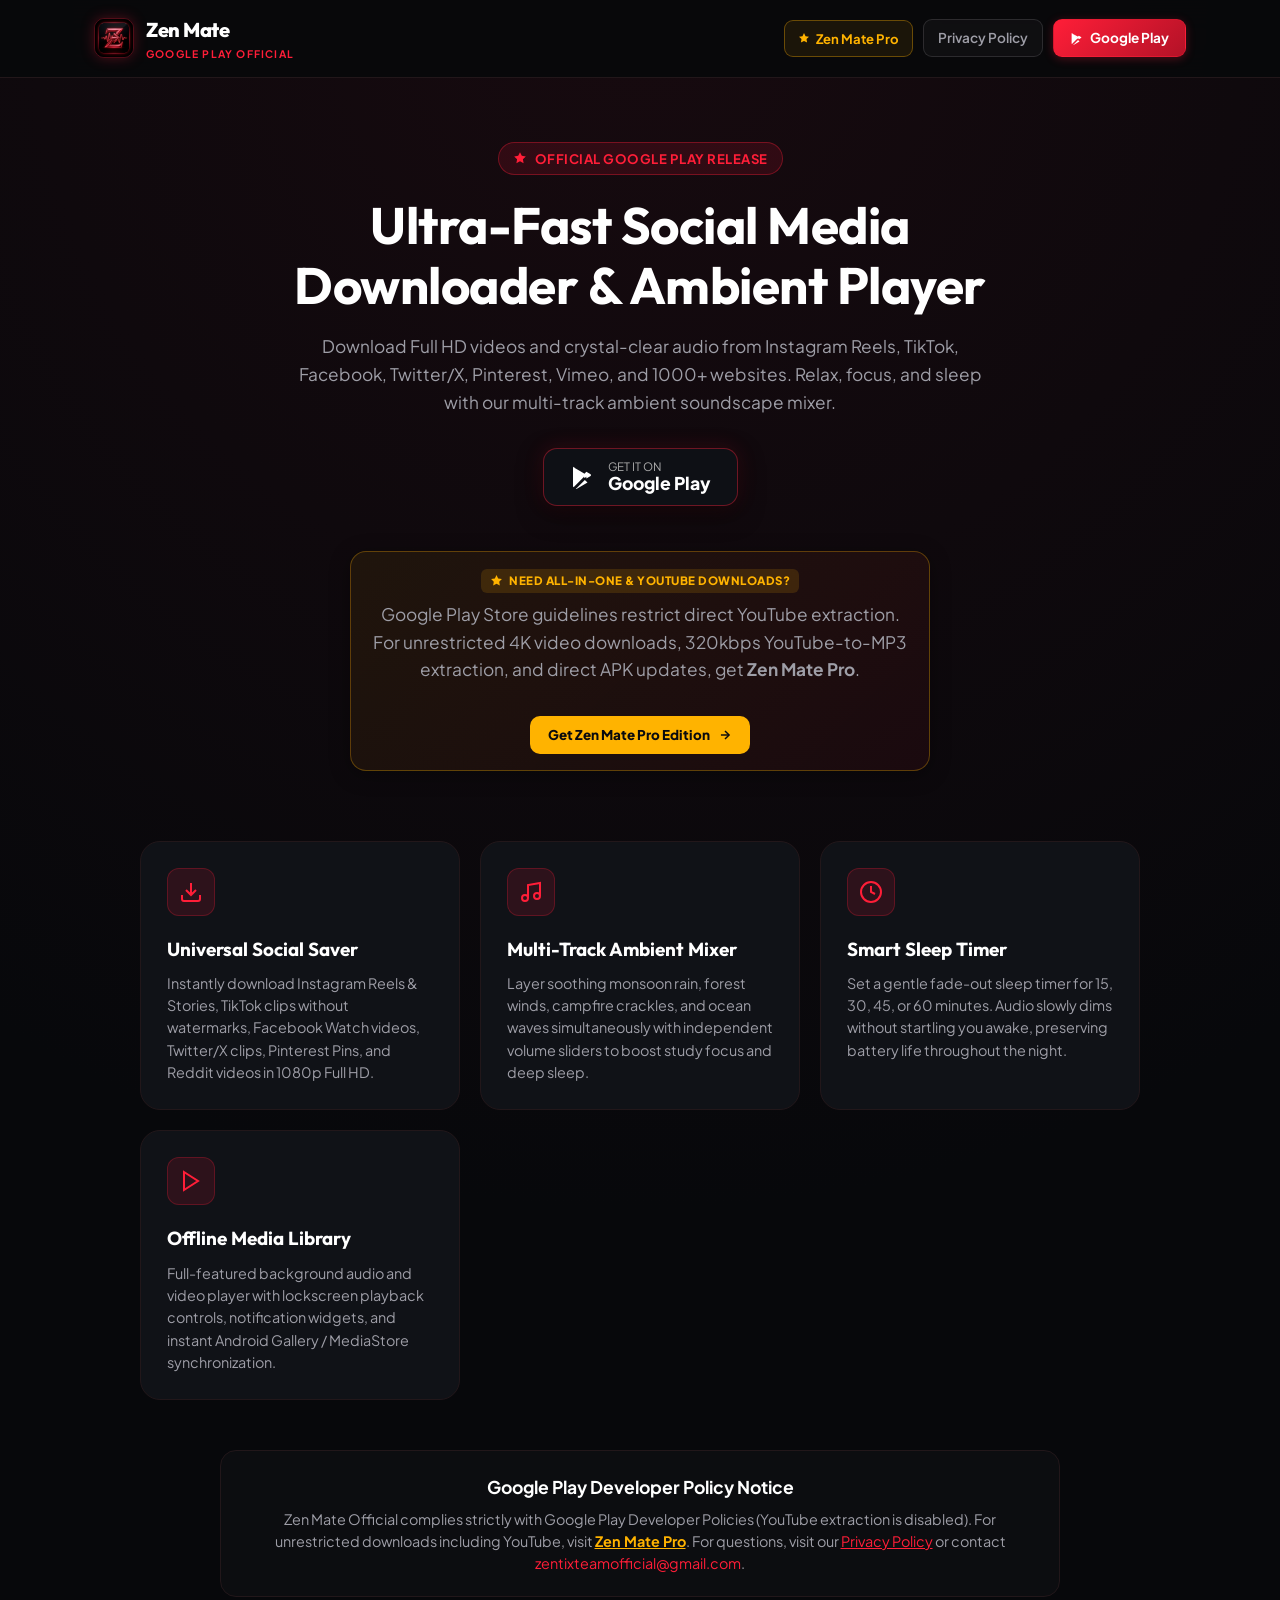
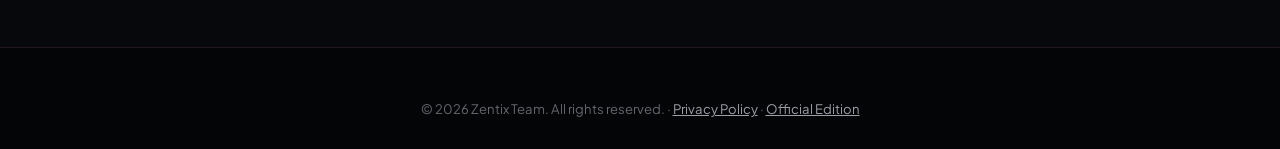
==== commit a66be284: "Add Zen Mate Pro links and hero promo card on official web" ====
--- a/official.html
+++ b/official.html
@@ -23,10 +23,31 @@
       gap: 10px;
       align-items: center;
     }
+    .nav-btn-pro {
+      display: inline-flex;
+      align-items: center;
+      gap: 6px;
+      padding: 7px 13px;
+      font-size: 0.82rem;
+      font-weight: 700;
+      color: #FFB300;
+      border: 1px solid rgba(255, 179, 0, 0.35);
+      border-radius: 9px;
+      background: rgba(255, 179, 0, 0.08);
+      white-space: nowrap;
+      text-decoration: none;
+      transition: var(--transition-smooth);
+    }
+    .nav-btn-pro:hover {
+      background: rgba(255, 179, 0, 0.16);
+      border-color: #FFB300;
+      transform: translateY(-1px);
+      box-shadow: 0 2px 12px rgba(255, 179, 0, 0.25);
+    }
     .nav-btn-link {
       display: inline-flex;
       align-items: center;
-      padding: 7px 15px;
+      padding: 7px 14px;
       font-size: 0.85rem;
       font-weight: 600;
       color: var(--text-muted);
@@ -64,6 +85,54 @@
       box-shadow: 0 4px 18px rgba(255, 30, 56, 0.45);
     }
 
+    .pro-promo-card {
+      max-width: 580px;
+      margin: 8px auto 0;
+      background: linear-gradient(135deg, rgba(255, 179, 0, 0.07), rgba(255, 30, 56, 0.06));
+      border: 1px solid rgba(255, 179, 0, 0.3);
+      border-radius: 16px;
+      padding: 16px 20px;
+      text-align: center;
+      box-shadow: 0 4px 20px rgba(0, 0, 0, 0.35);
+    }
+    .pro-promo-badge {
+      display: inline-flex;
+      align-items: center;
+      gap: 6px;
+      background: rgba(255, 179, 0, 0.14);
+      color: #FFB300;
+      font-size: 0.72rem;
+      font-weight: 800;
+      padding: 3px 9px;
+      border-radius: 6px;
+      margin-bottom: 8px;
+      letter-spacing: 0.5px;
+    }
+    .pro-promo-desc {
+      font-size: 0.86rem;
+      color: var(--text-muted);
+      line-height: 1.5;
+      margin-bottom: 12px;
+    }
+    .pro-promo-btn {
+      display: inline-flex;
+      align-items: center;
+      gap: 8px;
+      background: #FFB300;
+      color: #0A0B0E;
+      font-weight: 800;
+      font-size: 0.84rem;
+      padding: 8px 18px;
+      border-radius: 10px;
+      text-decoration: none;
+      transition: var(--transition-smooth);
+    }
+    .pro-promo-btn:hover {
+      background: #FFC107;
+      transform: translateY(-1px);
+      box-shadow: 0 4px 16px rgba(255, 179, 0, 0.35);
+    }
+
     .official-hero {
       text-align: center;
       padding: 64px 20px 40px;
@@ -200,6 +269,12 @@
       .nav-actions {
         gap: 6px;
       }
+      .nav-btn-pro {
+        padding: 5px 8px;
+        font-size: 0.7rem;
+        border-radius: 7px;
+        gap: 3px;
+      }
       .nav-btn-link {
         padding: 5px 9px;
         font-size: 0.72rem;
@@ -240,6 +315,19 @@
         border-radius: 12px;
         justify-content: center;
       }
+      .pro-promo-card {
+        margin: 16px 4px 0;
+        padding: 14px 14px;
+        border-radius: 14px;
+      }
+      .pro-promo-desc {
+        font-size: 0.8rem;
+        line-height: 1.45;
+      }
+      .pro-promo-btn {
+        padding: 7px 14px;
+        font-size: 0.78rem;
+      }
       .feature-grid {
         grid-template-columns: 1fr;
         gap: 12px;
@@ -272,6 +360,10 @@
     @media (max-width: 360px) {
       .brand-title {
         font-size: 0.92rem;
+      }
+      .nav-btn-pro {
+        padding: 4px 6px;
+        font-size: 0.65rem;
       }
       .nav-btn-link {
         padding: 4px 7px;
@@ -307,6 +399,10 @@
         </div>
       </a>
       <div class="nav-actions">
+        <a href="index.html" class="nav-btn-pro" title="All-In-One Edition with YouTube Support">
+          <svg width="12" height="12" viewBox="0 0 24 24" fill="currentColor"><path d="M12 2L15.09 8.26L22 9.27L17 14.14L18.18 21.02L12 17.77L5.82 21.02L7 14.14L2 9.27L8.91 8.26L12 2Z"/></svg>
+          <span>Zen Mate Pro</span>
+        </a>
         <a href="privacy-official.html" class="nav-btn-link">Privacy Policy</a>
         <a href="https://play.google.com/store/apps/details?id=com.zentix.zenmate" class="nav-btn-play" target="_blank">
           <svg width="13" height="13" viewBox="0 0 24 24" fill="currentColor">
@@ -341,6 +437,21 @@
           </div>
         </a>
       </div>
+
+      <!-- Zen Mate Pro Callout Card -->
+      <div class="pro-promo-card">
+        <div class="pro-promo-badge">
+          <svg width="13" height="13" viewBox="0 0 24 24" fill="currentColor"><path d="M12 2L15.09 8.26L22 9.27L17 14.14L18.18 21.02L12 17.77L5.82 21.02L7 14.14L2 9.27L8.91 8.26L12 2Z"/></svg>
+          <span>NEED ALL-IN-ONE &amp; YOUTUBE DOWNLOADS?</span>
+        </div>
+        <p class="pro-promo-desc">
+          Google Play Store guidelines restrict direct YouTube extraction. For unrestricted 4K video downloads, 320kbps YouTube-to-MP3 extraction, and direct APK updates, get <strong>Zen Mate Pro</strong>.
+        </p>
+        <a href="index.html" class="pro-promo-btn">
+          <span>Get Zen Mate Pro Edition</span>
+          <svg width="14" height="14" viewBox="0 0 24 24" fill="none" stroke="currentColor" stroke-width="2.5"><line x1="5" y1="12" x2="19" y2="12"/><polyline points="12 5 19 12 12 19"/></svg>
+        </a>
+      </div>
     </section>
 
     <div class="container">
@@ -381,7 +492,7 @@
       <div class="compliance-footer-card">
         <h4 style="color:#FFF; font-size:1.1rem; margin-bottom: 8px;">Google Play Developer Policy Notice</h4>
         <p style="color:var(--text-muted); font-size:0.9rem; line-height: 1.5; margin:0;">
-          Zen Mate Official complies strictly with Google Play Developer Policies. Downloading or extracting content from YouTube is not supported. For questions, visit our <a href="privacy-official.html" style="color:var(--crimson-red); text-decoration: underline;">Privacy Policy</a> or contact <a href="mailto:zentixteamofficial@gmail.com" style="color:var(--crimson-red);">zentixteamofficial@gmail.com</a>.
+          Zen Mate Official complies strictly with Google Play Developer Policies (YouTube extraction is disabled). For unrestricted downloads including YouTube, visit <a href="index.html" style="color:#FFB300; font-weight:700; text-decoration: underline;">Zen Mate Pro</a>. For questions, visit our <a href="privacy-official.html" style="color:var(--crimson-red); text-decoration: underline;">Privacy Policy</a> or contact <a href="mailto:zentixteamofficial@gmail.com" style="color:var(--crimson-red);">zentixteamofficial@gmail.com</a>.
         </p>
       </div>
     </div>
